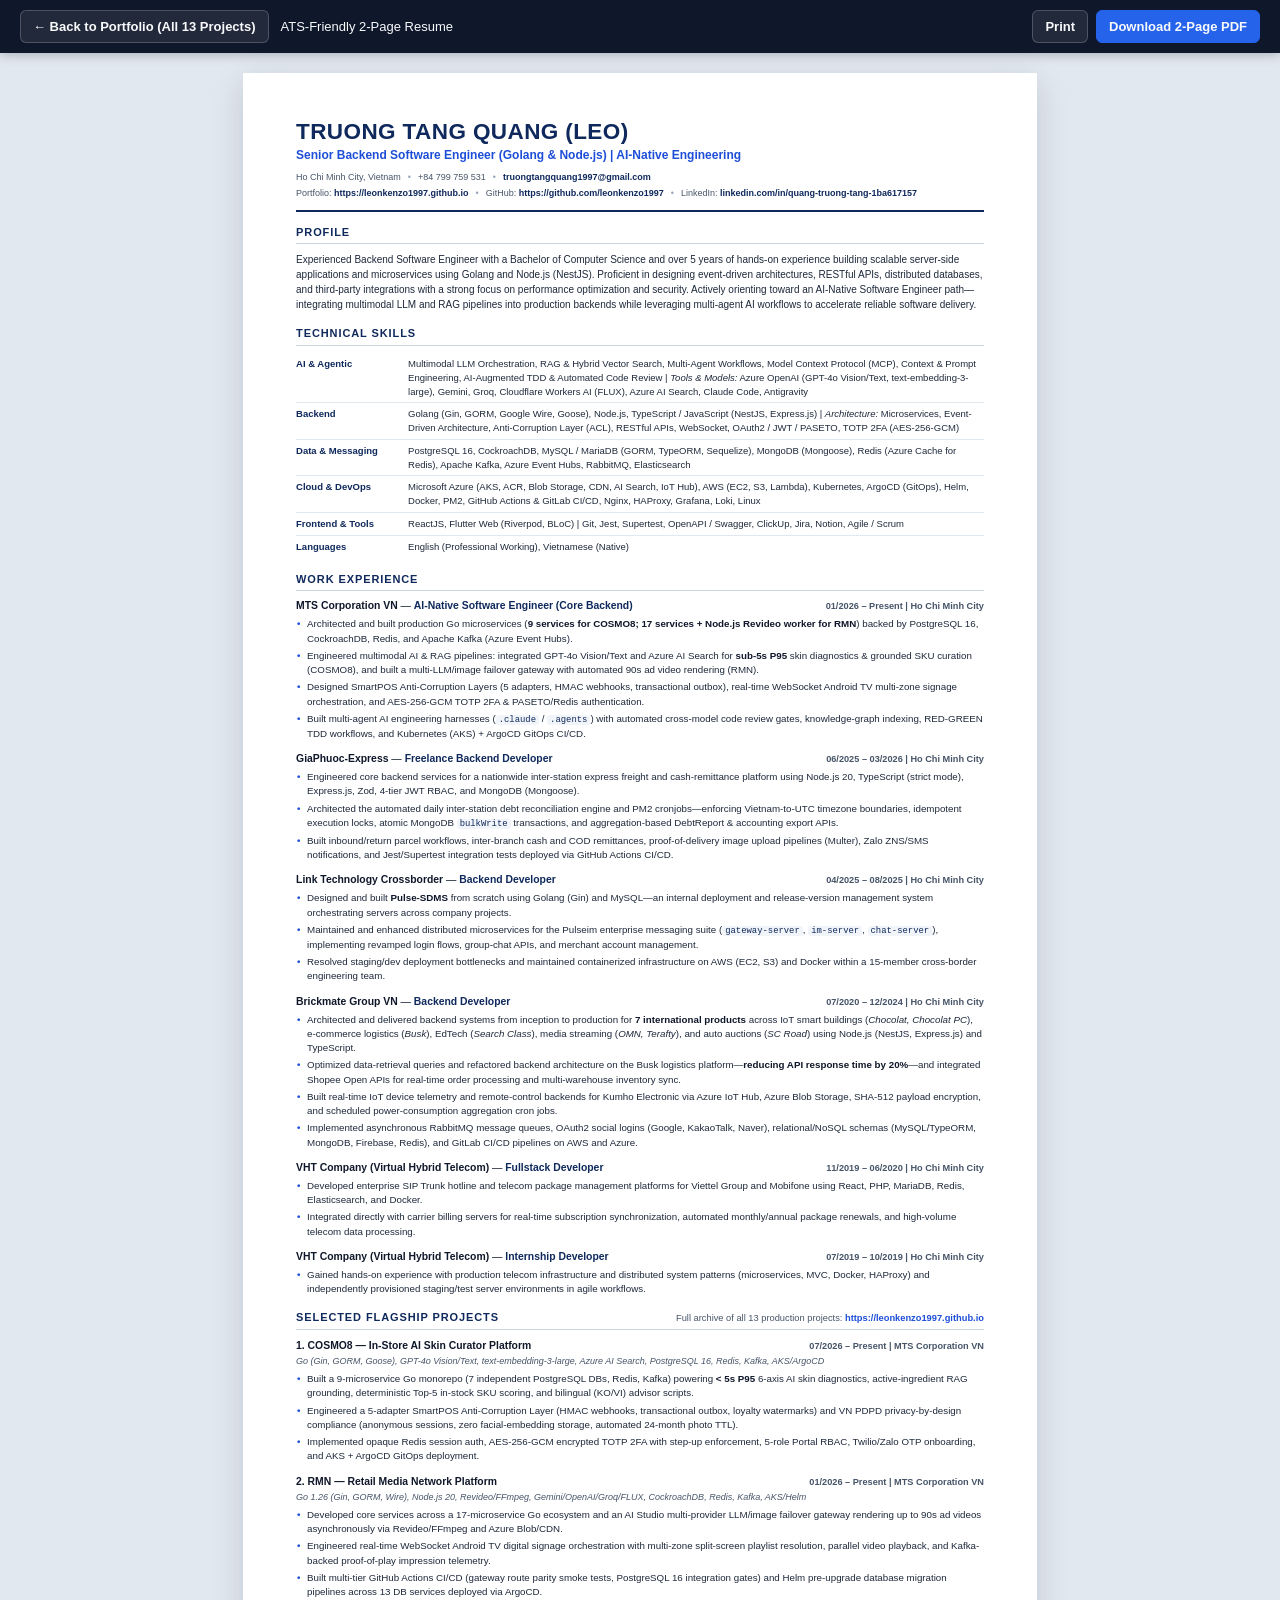
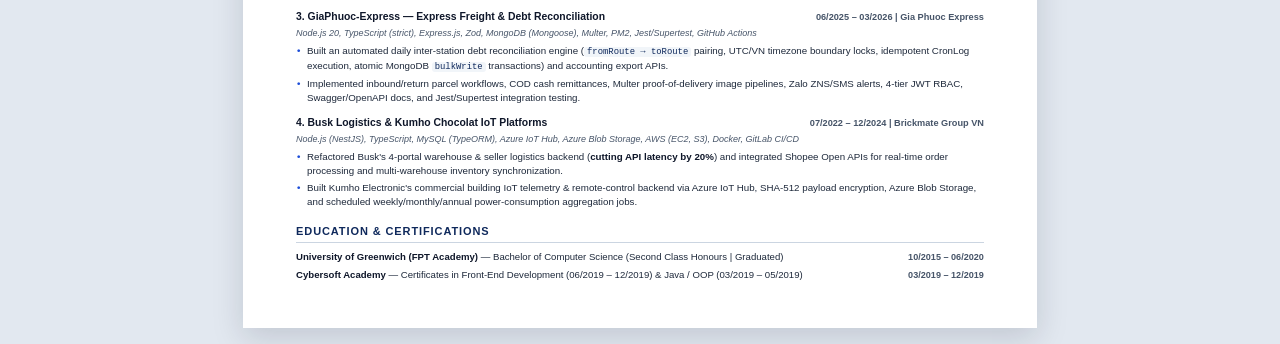
==== cv.html @ bf374a48 "feat: publish engineering portfolio (13 projects) and 2-page ATS-friendly CV" ====
<!DOCTYPE html>
<html lang="en">
<head>
  <meta charset="UTF-8" />
  <meta name="viewport" content="width=device-width, initial-scale=1.0" />
  <title>Truong Tang Quang (Leo) — Senior Backend Software Engineer CV</title>
  <style>
    @page {
      size: A4;
      margin: 12mm 14mm;
    }

    :root {
      --ink: #0f172a;
      --ink-body: #1e293b;
      --muted: #475569;
      --accent: #1d4ed8;
      --accent-dark: #0f295c;
      --border: #cbd5e1;
      --bg-soft: #f8fafc;
    }

    * {
      box-sizing: border-box;
      margin: 0;
      padding: 0;
    }

    html {
      font-size: 10px;
    }

    body {
      font-family: -apple-system, BlinkMacSystemFont, "Helvetica Neue", "Segoe UI", Arial, sans-serif;
      color: var(--ink-body);
      background: #e2e8f0;
      line-height: 1.48;
      -webkit-font-smoothing: antialiased;
    }

    /* Web toolbar (hidden on print/PDF) */
    .toolbar {
      position: sticky;
      top: 0;
      z-index: 20;
      background: #0f172a;
      color: #f8fafc;
      padding: 10px 20px;
      display: flex;
      align-items: center;
      justify-content: space-between;
      gap: 12px;
      font-size: 13px;
      box-shadow: 0 2px 10px rgba(15, 23, 42, 0.25);
    }

    .toolbar-left {
      display: flex;
      align-items: center;
      gap: 12px;
    }

    .toolbar a,
    .toolbar button {
      font-family: inherit;
      font-size: 13px;
      font-weight: 600;
      text-decoration: none;
      border-radius: 6px;
      padding: 6px 12px;
      cursor: pointer;
      border: 1px solid rgba(255, 255, 255, 0.2);
      background: rgba(255, 255, 255, 0.08);
      color: #f8fafc;
      transition: background 0.15s ease;
    }

    .toolbar a:hover,
    .toolbar button:hover {
      background: rgba(255, 255, 255, 0.18);
    }

    .toolbar .btn-primary {
      background: #2563eb;
      border-color: #2563eb;
    }

    .toolbar .btn-primary:hover {
      background: #1d4ed8;
    }

    /* Page canvas for screen preview */
    .cv-sheet {
      max-width: 210mm;
      margin: 20px auto;
      background: #ffffff;
      padding: 12mm 14mm;
      box-shadow: 0 10px 30px rgba(15, 23, 42, 0.15);
    }

    /* Header */
    .cv-header {
      border-bottom: 2px solid var(--accent-dark);
      padding-bottom: 10px;
      margin-bottom: 12px;
    }

    .cv-name {
      font-size: 22.5px;
      font-weight: 800;
      letter-spacing: 0.4px;
      color: var(--accent-dark);
      line-height: 1.15;
    }

    .cv-headline {
      font-size: 12px;
      font-weight: 700;
      color: var(--accent);
      margin-top: 3px;
      margin-bottom: 6px;
    }

    .cv-contact-row {
      font-size: 9px;
      color: var(--muted);
      display: flex;
      flex-wrap: wrap;
      align-items: center;
      gap: 3px 7px;
      line-height: 1.48;
    }

    .cv-contact-row + .cv-contact-row {
      margin-top: 2px;
    }

    .cv-contact-item {
      white-space: nowrap;
    }

    .cv-contact-sep {
      color: #94a3b8;
    }

    .cv-contact-row a {
      color: var(--accent-dark);
      text-decoration: none;
      font-weight: 600;
    }

    .cv-contact-row a:hover {
      text-decoration: underline;
    }

    /* Section Headings */
    .section {
      margin-bottom: 13px;
    }

    .section:last-child {
      margin-bottom: 0;
    }

    .section-title {
      font-size: 11px;
      font-weight: 800;
      text-transform: uppercase;
      letter-spacing: 0.9px;
      color: var(--accent-dark);
      border-bottom: 1.2px solid var(--border);
      padding-bottom: 3px;
      margin-bottom: 7.5px;
      break-after: avoid;
      page-break-after: avoid;
    }

    .section-title-row {
      display: flex;
      justify-content: space-between;
      align-items: baseline;
      border-bottom: 1.2px solid var(--border);
      padding-bottom: 3px;
      margin-bottom: 7.5px;
      break-after: avoid;
      page-break-after: avoid;
    }

    .section-title-row .section-title {
      border-bottom: none;
      padding-bottom: 0;
      margin-bottom: 0;
    }

    .portfolio-cta {
      font-size: 9.3px;
      color: var(--muted);
      font-weight: 500;
    }

    .portfolio-cta a {
      color: var(--accent);
      font-weight: 700;
      text-decoration: none;
    }

    /* Profile */
    .profile-text {
      font-size: 10px;
      line-height: 1.52;
      color: var(--ink-body);
      text-align: left;
    }

    /* Skills Table */
    .skills-grid {
      width: 100%;
      border-collapse: collapse;
      font-size: 9.5px;
      line-height: 1.45;
    }

    .skills-grid tr {
      border-bottom: 0.6px solid #e2e8f0;
      break-inside: avoid;
    }

    .skills-grid tr:last-child {
      border-bottom: none;
    }

    .skills-grid td {
      padding: 4px 0;
      vertical-align: top;
    }

    .skills-cat {
      width: 112px;
      font-weight: 700;
      color: var(--accent-dark);
      padding-right: 10px;
      white-space: nowrap;
    }

    /* Experience & Projects */
    .entry {
      margin-bottom: 10px;
      break-inside: avoid;
      page-break-inside: avoid;
    }

    .entry:last-child {
      margin-bottom: 0;
    }

    .entry-header {
      display: flex;
      justify-content: space-between;
      align-items: baseline;
      gap: 10px;
    }

    .entry-title-group {
      font-size: 10.4px;
      color: var(--ink);
    }

    .entry-org {
      font-weight: 800;
      color: var(--ink);
    }

    .entry-role {
      font-weight: 600;
      color: var(--accent-dark);
    }

    .entry-meta {
      font-size: 9.2px;
      font-weight: 600;
      color: var(--muted);
      white-space: nowrap;
      text-align: right;
    }

    .entry-submeta {
      font-size: 9px;
      color: var(--muted);
      margin-top: 2px;
      margin-bottom: 3px;
      font-style: italic;
    }

    .bullets {
      list-style: none;
      margin-top: 3.5px;
      padding-left: 0;
    }

    .bullets li {
      position: relative;
      padding-left: 11px;
      font-size: 9.75px;
      line-height: 1.46;
      margin-bottom: 3px;
      color: var(--ink-body);
    }

    .bullets li::before {
      content: "•";
      position: absolute;
      left: 1px;
      top: 0;
      color: var(--accent);
      font-weight: 700;
    }

    .bullets li:last-child {
      margin-bottom: 0;
    }

    .bullets strong {
      color: var(--ink);
      font-weight: 700;
    }

    .bullets code {
      font-family: ui-monospace, SFMono-Regular, Menlo, Monaco, Consolas, monospace;
      font-size: 8.9px;
      background: #f1f5f9;
      padding: 0 3px;
      border-radius: 3px;
      color: var(--accent-dark);
    }

    /* Education */
    .edu-row {
      display: flex;
      justify-content: space-between;
      align-items: baseline;
      font-size: 9.6px;
      margin-bottom: 3.5px;
      break-inside: avoid;
    }

    .edu-row:last-child {
      margin-bottom: 0;
    }

    .edu-school {
      font-weight: 700;
      color: var(--ink);
    }

    .edu-detail {
      color: var(--ink-body);
    }

    .edu-date {
      font-size: 9.1px;
      font-weight: 600;
      color: var(--muted);
      white-space: nowrap;
      margin-left: 10px;
    }

    @media print {
      body {
        background: #ffffff;
      }

      .toolbar {
        display: none !important;
      }

      .cv-sheet {
        max-width: none;
        width: 100%;
        margin: 0;
        padding: 0;
        box-shadow: none;
      }

      a {
        color: var(--accent-dark);
        text-decoration: none;
      }
    }
  </style>
</head>
<body>
  <div class="toolbar no-print">
    <div class="toolbar-left">
      <a href="./index.html">&larr; Back to Portfolio (All 13 Projects)</a>
      <span>ATS-Friendly 2-Page Resume</span>
    </div>
    <div style="display: flex; gap: 8px;">
      <button type="button" onclick="window.print()">Print</button>
      <a class="btn-primary" href="./Truong-Tang-Quang-CV.pdf" download="Truong-Tang-Quang-CV.pdf">Download 2-Page PDF</a>
    </div>
  </div>

  <main class="cv-sheet">
    <!-- HEADER -->
    <header class="cv-header">
      <h1 class="cv-name">TRUONG TANG QUANG (LEO)</h1>
      <div class="cv-headline">Senior Backend Software Engineer (Golang &amp; Node.js) | AI-Native Engineering</div>
      <div class="cv-contact-row">
        <span class="cv-contact-item">Ho Chi Minh City, Vietnam</span>
        <span class="cv-contact-sep">&bull;</span>
        <span class="cv-contact-item">+84 799 759 531</span>
        <span class="cv-contact-sep">&bull;</span>
        <span class="cv-contact-item"><a href="mailto:truongtangquang1997@gmail.com">truongtangquang1997@gmail.com</a></span>
      </div>
      <div class="cv-contact-row">
        <span class="cv-contact-item">Portfolio: <a href="https://leonkenzo1997.github.io" target="_blank" rel="noopener">https://leonkenzo1997.github.io</a></span>
        <span class="cv-contact-sep">&bull;</span>
        <span class="cv-contact-item">GitHub: <a href="https://github.com/leonkenzo1997" target="_blank" rel="noopener">https://github.com/leonkenzo1997</a></span>
        <span class="cv-contact-sep">&bull;</span>
        <span class="cv-contact-item">LinkedIn: <a href="https://www.linkedin.com/in/quang-truong-tang-1ba617157/" target="_blank" rel="noopener">linkedin.com/in/quang-truong-tang-1ba617157</a></span>
      </div>
    </header>

    <!-- PROFILE -->
    <section class="section">
      <h2 class="section-title">Profile</h2>
      <p class="profile-text">
        Experienced Backend Software Engineer with a Bachelor of Computer Science and over 5 years of hands-on experience building scalable server-side applications and microservices using Golang and Node.js (NestJS). Proficient in designing event-driven architectures, RESTful APIs, distributed databases, and third-party integrations with a strong focus on performance optimization and security. Actively orienting toward an AI-Native Software Engineer path—integrating multimodal LLM and RAG pipelines into production backends while leveraging multi-agent AI workflows to accelerate reliable software delivery.
      </p>
    </section>

    <!-- TECHNICAL SKILLS -->
    <section class="section">
      <h2 class="section-title">Technical Skills</h2>
      <table class="skills-grid">
        <tr>
          <td class="skills-cat">AI &amp; Agentic</td>
          <td>Multimodal LLM Orchestration, RAG &amp; Hybrid Vector Search, Multi-Agent Workflows, Model Context Protocol (MCP), Context &amp; Prompt Engineering, AI-Augmented TDD &amp; Automated Code Review | <em>Tools &amp; Models:</em> Azure OpenAI (GPT-4o Vision/Text, text-embedding-3-large), Gemini, Groq, Cloudflare Workers AI (FLUX), Azure AI Search, Claude Code, Antigravity</td>
        </tr>
        <tr>
          <td class="skills-cat">Backend</td>
          <td>Golang (Gin, GORM, Google Wire, Goose), Node.js, TypeScript / JavaScript (NestJS, Express.js) | <em>Architecture:</em> Microservices, Event-Driven Architecture, Anti-Corruption Layer (ACL), RESTful APIs, WebSocket, OAuth2 / JWT / PASETO, TOTP 2FA (AES-256-GCM)</td>
        </tr>
        <tr>
          <td class="skills-cat">Data &amp; Messaging</td>
          <td>PostgreSQL 16, CockroachDB, MySQL / MariaDB (GORM, TypeORM, Sequelize), MongoDB (Mongoose), Redis (Azure Cache for Redis), Apache Kafka, Azure Event Hubs, RabbitMQ, Elasticsearch</td>
        </tr>
        <tr>
          <td class="skills-cat">Cloud &amp; DevOps</td>
          <td>Microsoft Azure (AKS, ACR, Blob Storage, CDN, AI Search, IoT Hub), AWS (EC2, S3, Lambda), Kubernetes, ArgoCD (GitOps), Helm, Docker, PM2, GitHub Actions &amp; GitLab CI/CD, Nginx, HAProxy, Grafana, Loki, Linux</td>
        </tr>
        <tr>
          <td class="skills-cat">Frontend &amp; Tools</td>
          <td>ReactJS, Flutter Web (Riverpod, BLoC) | Git, Jest, Supertest, OpenAPI / Swagger, ClickUp, Jira, Notion, Agile / Scrum</td>
        </tr>
        <tr>
          <td class="skills-cat">Languages</td>
          <td>English (Professional Working), Vietnamese (Native)</td>
        </tr>
      </table>
    </section>

    <!-- WORK EXPERIENCE -->
    <section class="section">
      <h2 class="section-title">Work Experience</h2>

      <article class="entry">
        <div class="entry-header">
          <div class="entry-title-group">
            <span class="entry-org">MTS Corporation VN</span> — <span class="entry-role">AI-Native Software Engineer (Core Backend)</span>
          </div>
          <div class="entry-meta">01/2026 – Present | Ho Chi Minh City</div>
        </div>
        <ul class="bullets">
          <li>Architected and built production Go microservices (<strong>9 services for COSMO8; 17 services + Node.js Revideo worker for RMN</strong>) backed by PostgreSQL 16, CockroachDB, Redis, and Apache Kafka (Azure Event Hubs).</li>
          <li>Engineered multimodal AI &amp; RAG pipelines: integrated GPT-4o Vision/Text and Azure AI Search for <strong>sub-5s P95</strong> skin diagnostics &amp; grounded SKU curation (COSMO8), and built a multi-LLM/image failover gateway with automated 90s ad video rendering (RMN).</li>
          <li>Designed SmartPOS Anti-Corruption Layers (5 adapters, HMAC webhooks, transactional outbox), real-time WebSocket Android TV multi-zone signage orchestration, and AES-256-GCM TOTP 2FA &amp; PASETO/Redis authentication.</li>
          <li>Built multi-agent AI engineering harnesses (<code>.claude</code> / <code>.agents</code>) with automated cross-model code review gates, knowledge-graph indexing, RED-GREEN TDD workflows, and Kubernetes (AKS) + ArgoCD GitOps CI/CD.</li>
        </ul>
      </article>

      <article class="entry">
        <div class="entry-header">
          <div class="entry-title-group">
            <span class="entry-org">GiaPhuoc-Express</span> — <span class="entry-role">Freelance Backend Developer</span>
          </div>
          <div class="entry-meta">06/2025 – 03/2026 | Ho Chi Minh City</div>
        </div>
        <ul class="bullets">
          <li>Engineered core backend services for a nationwide inter-station express freight and cash-remittance platform using Node.js 20, TypeScript (strict mode), Express.js, Zod, 4-tier JWT RBAC, and MongoDB (Mongoose).</li>
          <li>Architected the automated daily inter-station debt reconciliation engine and PM2 cronjobs—enforcing Vietnam-to-UTC timezone boundaries, idempotent execution locks, atomic MongoDB <code>bulkWrite</code> transactions, and aggregation-based DebtReport &amp; accounting export APIs.</li>
          <li>Built inbound/return parcel workflows, inter-branch cash and COD remittances, proof-of-delivery image upload pipelines (Multer), Zalo ZNS/SMS notifications, and Jest/Supertest integration tests deployed via GitHub Actions CI/CD.</li>
        </ul>
      </article>

      <article class="entry">
        <div class="entry-header">
          <div class="entry-title-group">
            <span class="entry-org">Link Technology Crossborder</span> — <span class="entry-role">Backend Developer</span>
          </div>
          <div class="entry-meta">04/2025 – 08/2025 | Ho Chi Minh City</div>
        </div>
        <ul class="bullets">
          <li>Designed and built <strong>Pulse-SDMS</strong> from scratch using Golang (Gin) and MySQL—an internal deployment and release-version management system orchestrating servers across company projects.</li>
          <li>Maintained and enhanced distributed microservices for the Pulseim enterprise messaging suite (<code>gateway-server</code>, <code>im-server</code>, <code>chat-server</code>), implementing revamped login flows, group-chat APIs, and merchant account management.</li>
          <li>Resolved staging/dev deployment bottlenecks and maintained containerized infrastructure on AWS (EC2, S3) and Docker within a 15-member cross-border engineering team.</li>
        </ul>
      </article>

      <article class="entry">
        <div class="entry-header">
          <div class="entry-title-group">
            <span class="entry-org">Brickmate Group VN</span> — <span class="entry-role">Backend Developer</span>
          </div>
          <div class="entry-meta">07/2020 – 12/2024 | Ho Chi Minh City</div>
        </div>
        <ul class="bullets">
          <li>Architected and delivered backend systems from inception to production for <strong>7 international products</strong> across IoT smart buildings (<em>Chocolat, Chocolat PC</em>), e-commerce logistics (<em>Busk</em>), EdTech (<em>Search Class</em>), media streaming (<em>OMN, Terafty</em>), and auto auctions (<em>SC Road</em>) using Node.js (NestJS, Express.js) and TypeScript.</li>
          <li>Optimized data-retrieval queries and refactored backend architecture on the Busk logistics platform—<strong>reducing API response time by 20%</strong>—and integrated Shopee Open APIs for real-time order processing and multi-warehouse inventory sync.</li>
          <li>Built real-time IoT device telemetry and remote-control backends for Kumho Electronic via Azure IoT Hub, Azure Blob Storage, SHA-512 payload encryption, and scheduled power-consumption aggregation cron jobs.</li>
          <li>Implemented asynchronous RabbitMQ message queues, OAuth2 social logins (Google, KakaoTalk, Naver), relational/NoSQL schemas (MySQL/TypeORM, MongoDB, Firebase, Redis), and GitLab CI/CD pipelines on AWS and Azure.</li>
        </ul>
      </article>

      <article class="entry">
        <div class="entry-header">
          <div class="entry-title-group">
            <span class="entry-org">VHT Company (Virtual Hybrid Telecom)</span> — <span class="entry-role">Fullstack Developer</span>
          </div>
          <div class="entry-meta">11/2019 – 06/2020 | Ho Chi Minh City</div>
        </div>
        <ul class="bullets">
          <li>Developed enterprise SIP Trunk hotline and telecom package management platforms for Viettel Group and Mobifone using React, PHP, MariaDB, Redis, Elasticsearch, and Docker.</li>
          <li>Integrated directly with carrier billing servers for real-time subscription synchronization, automated monthly/annual package renewals, and high-volume telecom data processing.</li>
        </ul>
      </article>

      <article class="entry">
        <div class="entry-header">
          <div class="entry-title-group">
            <span class="entry-org">VHT Company (Virtual Hybrid Telecom)</span> — <span class="entry-role">Internship Developer</span>
          </div>
          <div class="entry-meta">07/2019 – 10/2019 | Ho Chi Minh City</div>
        </div>
        <ul class="bullets">
          <li>Gained hands-on experience with production telecom infrastructure and distributed system patterns (microservices, MVC, Docker, HAProxy) and independently provisioned staging/test server environments in agile workflows.</li>
        </ul>
      </article>
    </section>

    <!-- SELECTED FLAGSHIP PROJECTS -->
    <section class="section">
      <div class="section-title-row">
        <h2 class="section-title">Selected Flagship Projects</h2>
        <div class="portfolio-cta">
          Full archive of all 13 production projects:
          <a href="https://leonkenzo1997.github.io" target="_blank" rel="noopener">https://leonkenzo1997.github.io</a>
        </div>
      </div>

      <article class="entry">
        <div class="entry-header">
          <div class="entry-title-group">
            <span class="entry-org">1. COSMO8 — In-Store AI Skin Curator Platform</span>
          </div>
          <div class="entry-meta">07/2026 – Present | MTS Corporation VN</div>
        </div>
        <div class="entry-submeta">Go (Gin, GORM, Goose), GPT-4o Vision/Text, text-embedding-3-large, Azure AI Search, PostgreSQL 16, Redis, Kafka, AKS/ArgoCD</div>
        <ul class="bullets">
          <li>Built a 9-microservice Go monorepo (7 independent PostgreSQL DBs, Redis, Kafka) powering <strong>&lt; 5s P95</strong> 6-axis AI skin diagnostics, active-ingredient RAG grounding, deterministic Top-5 in-stock SKU scoring, and bilingual (KO/VI) advisor scripts.</li>
          <li>Engineered a 5-adapter SmartPOS Anti-Corruption Layer (HMAC webhooks, transactional outbox, loyalty watermarks) and VN PDPD privacy-by-design compliance (anonymous sessions, zero facial-embedding storage, automated 24-month photo TTL).</li>
          <li>Implemented opaque Redis session auth, AES-256-GCM encrypted TOTP 2FA with step-up enforcement, 5-role Portal RBAC, Twilio/Zalo OTP onboarding, and AKS + ArgoCD GitOps deployment.</li>
        </ul>
      </article>

      <article class="entry">
        <div class="entry-header">
          <div class="entry-title-group">
            <span class="entry-org">2. RMN — Retail Media Network Platform</span>
          </div>
          <div class="entry-meta">01/2026 – Present | MTS Corporation VN</div>
        </div>
        <div class="entry-submeta">Go 1.26 (Gin, GORM, Wire), Node.js 20, Revideo/FFmpeg, Gemini/OpenAI/Groq/FLUX, CockroachDB, Redis, Kafka, AKS/Helm</div>
        <ul class="bullets">
          <li>Developed core services across a 17-microservice Go ecosystem and an AI Studio multi-provider LLM/image failover gateway rendering up to 90s ad videos asynchronously via Revideo/FFmpeg and Azure Blob/CDN.</li>
          <li>Engineered real-time WebSocket Android TV digital signage orchestration with multi-zone split-screen playlist resolution, parallel video playback, and Kafka-backed proof-of-play impression telemetry.</li>
          <li>Built multi-tier GitHub Actions CI/CD (gateway route parity smoke tests, PostgreSQL 16 integration gates) and Helm pre-upgrade database migration pipelines across 13 DB services deployed via ArgoCD.</li>
        </ul>
      </article>

      <article class="entry">
        <div class="entry-header">
          <div class="entry-title-group">
            <span class="entry-org">3. GiaPhuoc-Express — Express Freight &amp; Debt Reconciliation</span>
          </div>
          <div class="entry-meta">06/2025 – 03/2026 | Gia Phuoc Express</div>
        </div>
        <div class="entry-submeta">Node.js 20, TypeScript (strict), Express.js, Zod, MongoDB (Mongoose), Multer, PM2, Jest/Supertest, GitHub Actions</div>
        <ul class="bullets">
          <li>Built an automated daily inter-station debt reconciliation engine (<code>fromRoute → toRoute</code> pairing, UTC/VN timezone boundary locks, idempotent CronLog execution, atomic MongoDB <code>bulkWrite</code> transactions) and accounting export APIs.</li>
          <li>Implemented inbound/return parcel workflows, COD cash remittances, Multer proof-of-delivery image pipelines, Zalo ZNS/SMS alerts, 4-tier JWT RBAC, Swagger/OpenAPI docs, and Jest/Supertest integration testing.</li>
        </ul>
      </article>

      <article class="entry">
        <div class="entry-header">
          <div class="entry-title-group">
            <span class="entry-org">4. Busk Logistics &amp; Kumho Chocolat IoT Platforms</span>
          </div>
          <div class="entry-meta">07/2022 – 12/2024 | Brickmate Group VN</div>
        </div>
        <div class="entry-submeta">Node.js (NestJS), TypeScript, MySQL (TypeORM), Azure IoT Hub, Azure Blob Storage, AWS (EC2, S3), Docker, GitLab CI/CD</div>
        <ul class="bullets">
          <li>Refactored Busk's 4-portal warehouse &amp; seller logistics backend (<strong>cutting API latency by 20%</strong>) and integrated Shopee Open APIs for real-time order processing and multi-warehouse inventory synchronization.</li>
          <li>Built Kumho Electronic's commercial building IoT telemetry &amp; remote-control backend via Azure IoT Hub, SHA-512 payload encryption, Azure Blob Storage, and scheduled weekly/monthly/annual power-consumption aggregation jobs.</li>
        </ul>
      </article>
    </section>

    <!-- EDUCATION (AT THE BOTTOM) -->
    <section class="section">
      <h2 class="section-title">Education &amp; Certifications</h2>
      <div class="edu-row">
        <div>
          <span class="edu-school">University of Greenwich (FPT Academy)</span> — <span class="edu-detail">Bachelor of Computer Science (Second Class Honours | Graduated)</span>
        </div>
        <div class="edu-date">10/2015 – 06/2020</div>
      </div>
      <div class="edu-row">
        <div>
          <span class="edu-school">Cybersoft Academy</span> — <span class="edu-detail">Certificates in Front-End Development (06/2019 – 12/2019) &amp; Java / OOP (03/2019 – 05/2019)</span>
        </div>
        <div class="edu-date">03/2019 – 12/2019</div>
      </div>
    </section>
  </main>
</body>
</html>
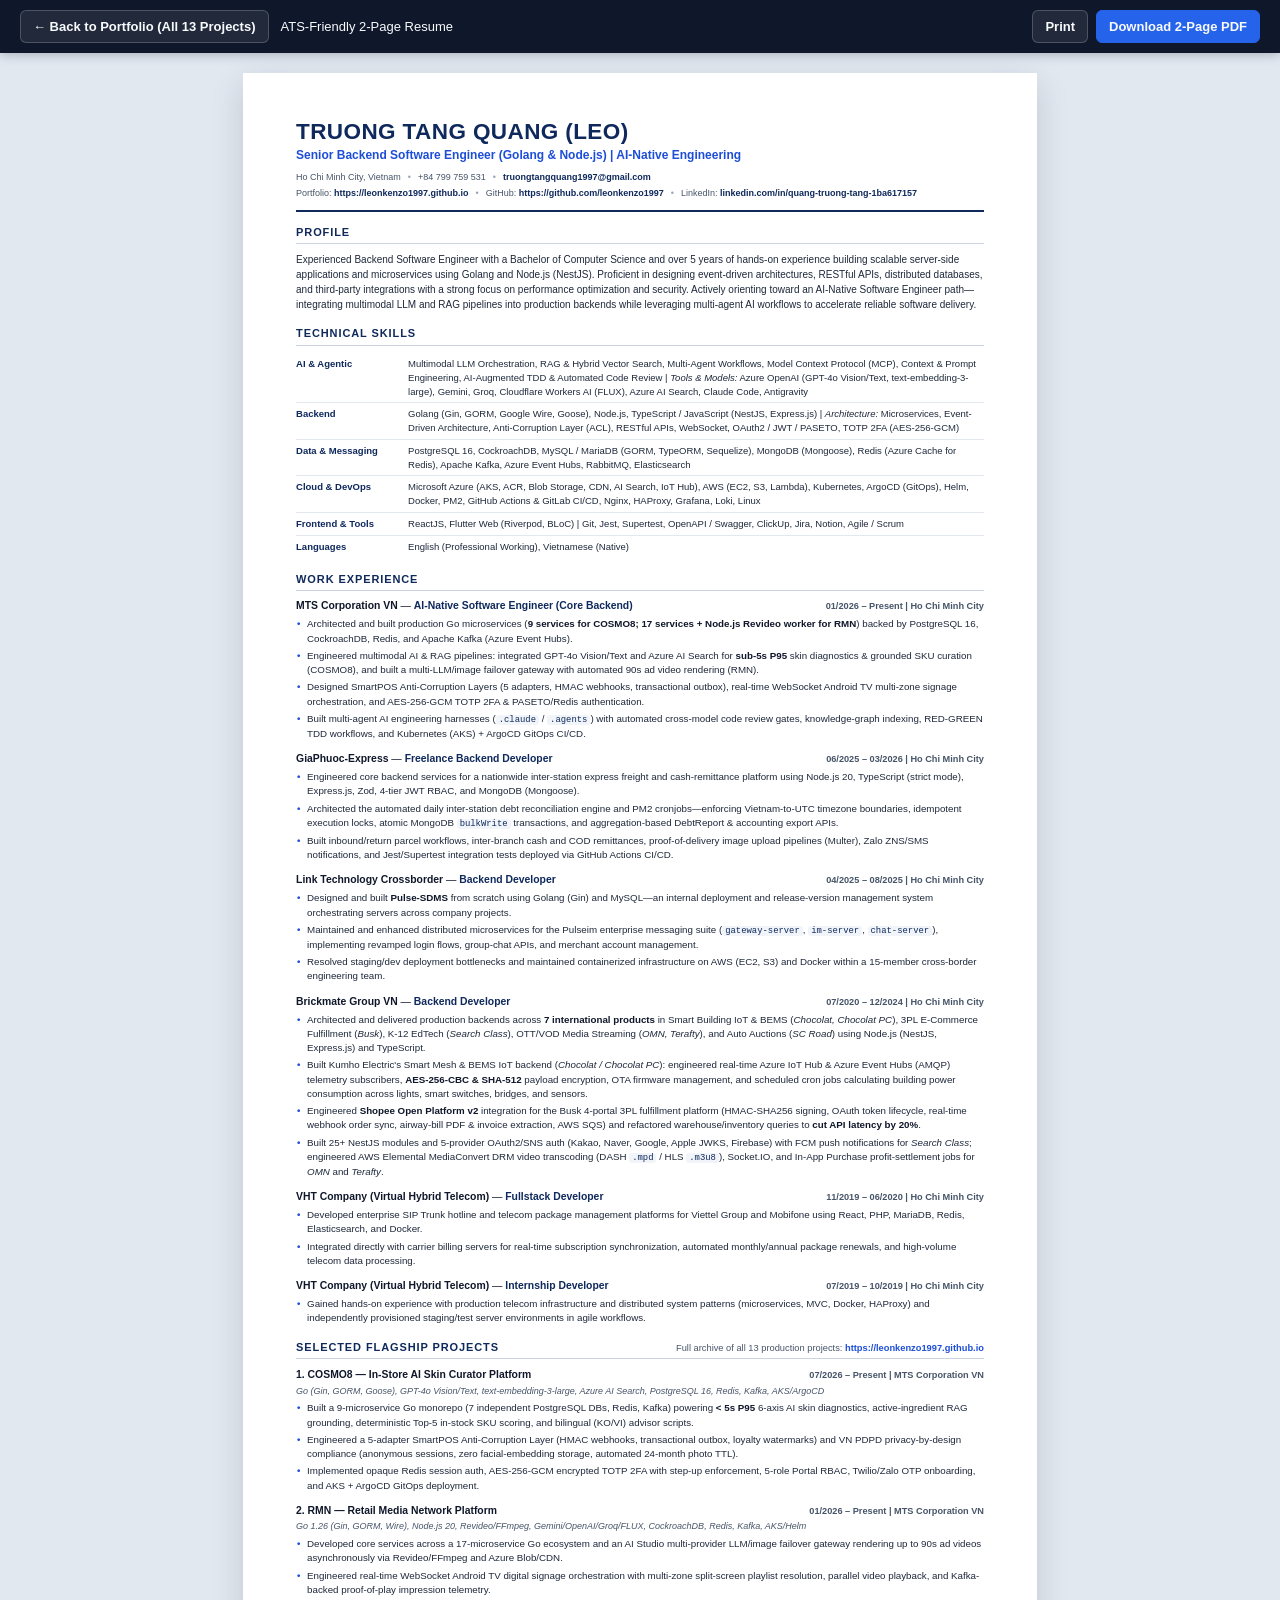
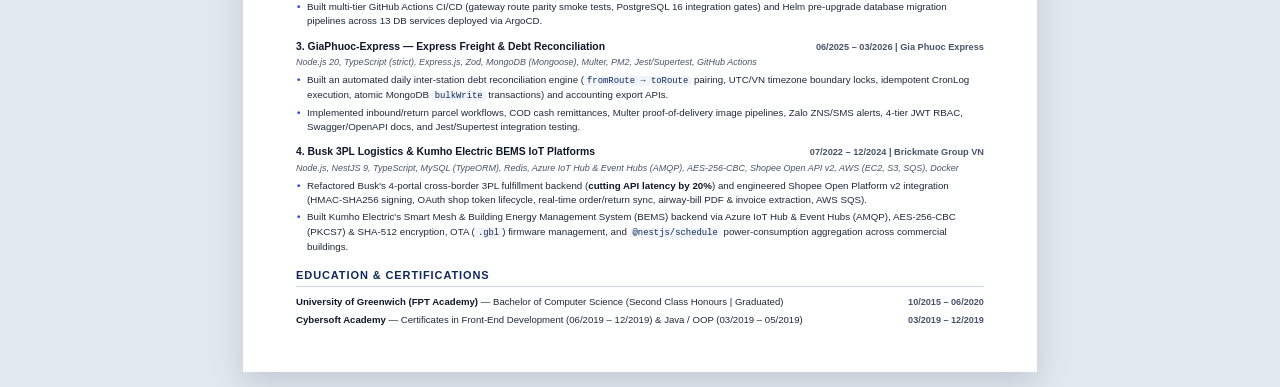
==== commit f78d46b7: "chore: update Brickmate Group VN projects & work experience from verified codebases" ====
--- a/cv.html
+++ b/cv.html
@@ -515,10 +515,10 @@
           <div class="entry-meta">07/2020 – 12/2024 | Ho Chi Minh City</div>
         </div>
         <ul class="bullets">
-          <li>Architected and delivered backend systems from inception to production for <strong>7 international products</strong> across IoT smart buildings (<em>Chocolat, Chocolat PC</em>), e-commerce logistics (<em>Busk</em>), EdTech (<em>Search Class</em>), media streaming (<em>OMN, Terafty</em>), and auto auctions (<em>SC Road</em>) using Node.js (NestJS, Express.js) and TypeScript.</li>
-          <li>Optimized data-retrieval queries and refactored backend architecture on the Busk logistics platform—<strong>reducing API response time by 20%</strong>—and integrated Shopee Open APIs for real-time order processing and multi-warehouse inventory sync.</li>
-          <li>Built real-time IoT device telemetry and remote-control backends for Kumho Electronic via Azure IoT Hub, Azure Blob Storage, SHA-512 payload encryption, and scheduled power-consumption aggregation cron jobs.</li>
-          <li>Implemented asynchronous RabbitMQ message queues, OAuth2 social logins (Google, KakaoTalk, Naver), relational/NoSQL schemas (MySQL/TypeORM, MongoDB, Firebase, Redis), and GitLab CI/CD pipelines on AWS and Azure.</li>
+          <li>Architected and delivered production backends across <strong>7 international products</strong> in Smart Building IoT &amp; BEMS (<em>Chocolat, Chocolat PC</em>), 3PL E-Commerce Fulfillment (<em>Busk</em>), K-12 EdTech (<em>Search Class</em>), OTT/VOD Media Streaming (<em>OMN, Terafty</em>), and Auto Auctions (<em>SC Road</em>) using Node.js (NestJS, Express.js) and TypeScript.</li>
+          <li>Built Kumho Electric's Smart Mesh &amp; BEMS IoT backend (<em>Chocolat / Chocolat PC</em>): engineered real-time Azure IoT Hub &amp; Azure Event Hubs (AMQP) telemetry subscribers, <strong>AES-256-CBC &amp; SHA-512</strong> payload encryption, OTA firmware management, and scheduled cron jobs calculating building power consumption across lights, smart switches, bridges, and sensors.</li>
+          <li>Engineered <strong>Shopee Open Platform v2</strong> integration for the Busk 4-portal 3PL fulfillment platform (HMAC-SHA256 signing, OAuth token lifecycle, real-time webhook order sync, airway-bill PDF &amp; invoice extraction, AWS SQS) and refactored warehouse/inventory queries to <strong>cut API latency by 20%</strong>.</li>
+          <li>Built 25+ NestJS modules and 5-provider OAuth2/SNS auth (Kakao, Naver, Google, Apple JWKS, Firebase) with FCM push notifications for <em>Search Class</em>; engineered AWS Elemental MediaConvert DRM video transcoding (DASH <code>.mpd</code> / HLS <code>.m3u8</code>), Socket.IO, and In-App Purchase profit-settlement jobs for <em>OMN</em> and <em>Terafty</em>.</li>
         </ul>
       </article>
 
@@ -605,14 +605,14 @@
       <article class="entry">
         <div class="entry-header">
           <div class="entry-title-group">
-            <span class="entry-org">4. Busk Logistics &amp; Kumho Chocolat IoT Platforms</span>
+            <span class="entry-org">4. Busk 3PL Logistics &amp; Kumho Electric BEMS IoT Platforms</span>
           </div>
           <div class="entry-meta">07/2022 – 12/2024 | Brickmate Group VN</div>
         </div>
-        <div class="entry-submeta">Node.js (NestJS), TypeScript, MySQL (TypeORM), Azure IoT Hub, Azure Blob Storage, AWS (EC2, S3), Docker, GitLab CI/CD</div>
-        <ul class="bullets">
-          <li>Refactored Busk's 4-portal warehouse &amp; seller logistics backend (<strong>cutting API latency by 20%</strong>) and integrated Shopee Open APIs for real-time order processing and multi-warehouse inventory synchronization.</li>
-          <li>Built Kumho Electronic's commercial building IoT telemetry &amp; remote-control backend via Azure IoT Hub, SHA-512 payload encryption, Azure Blob Storage, and scheduled weekly/monthly/annual power-consumption aggregation jobs.</li>
+        <div class="entry-submeta">Node.js, NestJS 9, TypeScript, MySQL (TypeORM), Redis, Azure IoT Hub &amp; Event Hubs (AMQP), AES-256-CBC, Shopee Open API v2, AWS (EC2, S3, SQS), Docker</div>
+        <ul class="bullets">
+          <li>Refactored Busk's 4-portal cross-border 3PL fulfillment backend (<strong>cutting API latency by 20%</strong>) and engineered Shopee Open Platform v2 integration (HMAC-SHA256 signing, OAuth shop token lifecycle, real-time order/return sync, airway-bill PDF &amp; invoice extraction, AWS SQS).</li>
+          <li>Built Kumho Electric's Smart Mesh &amp; Building Energy Management System (BEMS) backend via Azure IoT Hub &amp; Event Hubs (AMQP), AES-256-CBC (PKCS7) &amp; SHA-512 encryption, OTA (<code>.gbl</code>) firmware management, and <code>@nestjs/schedule</code> power-consumption aggregation across commercial buildings.</li>
         </ul>
       </article>
     </section>
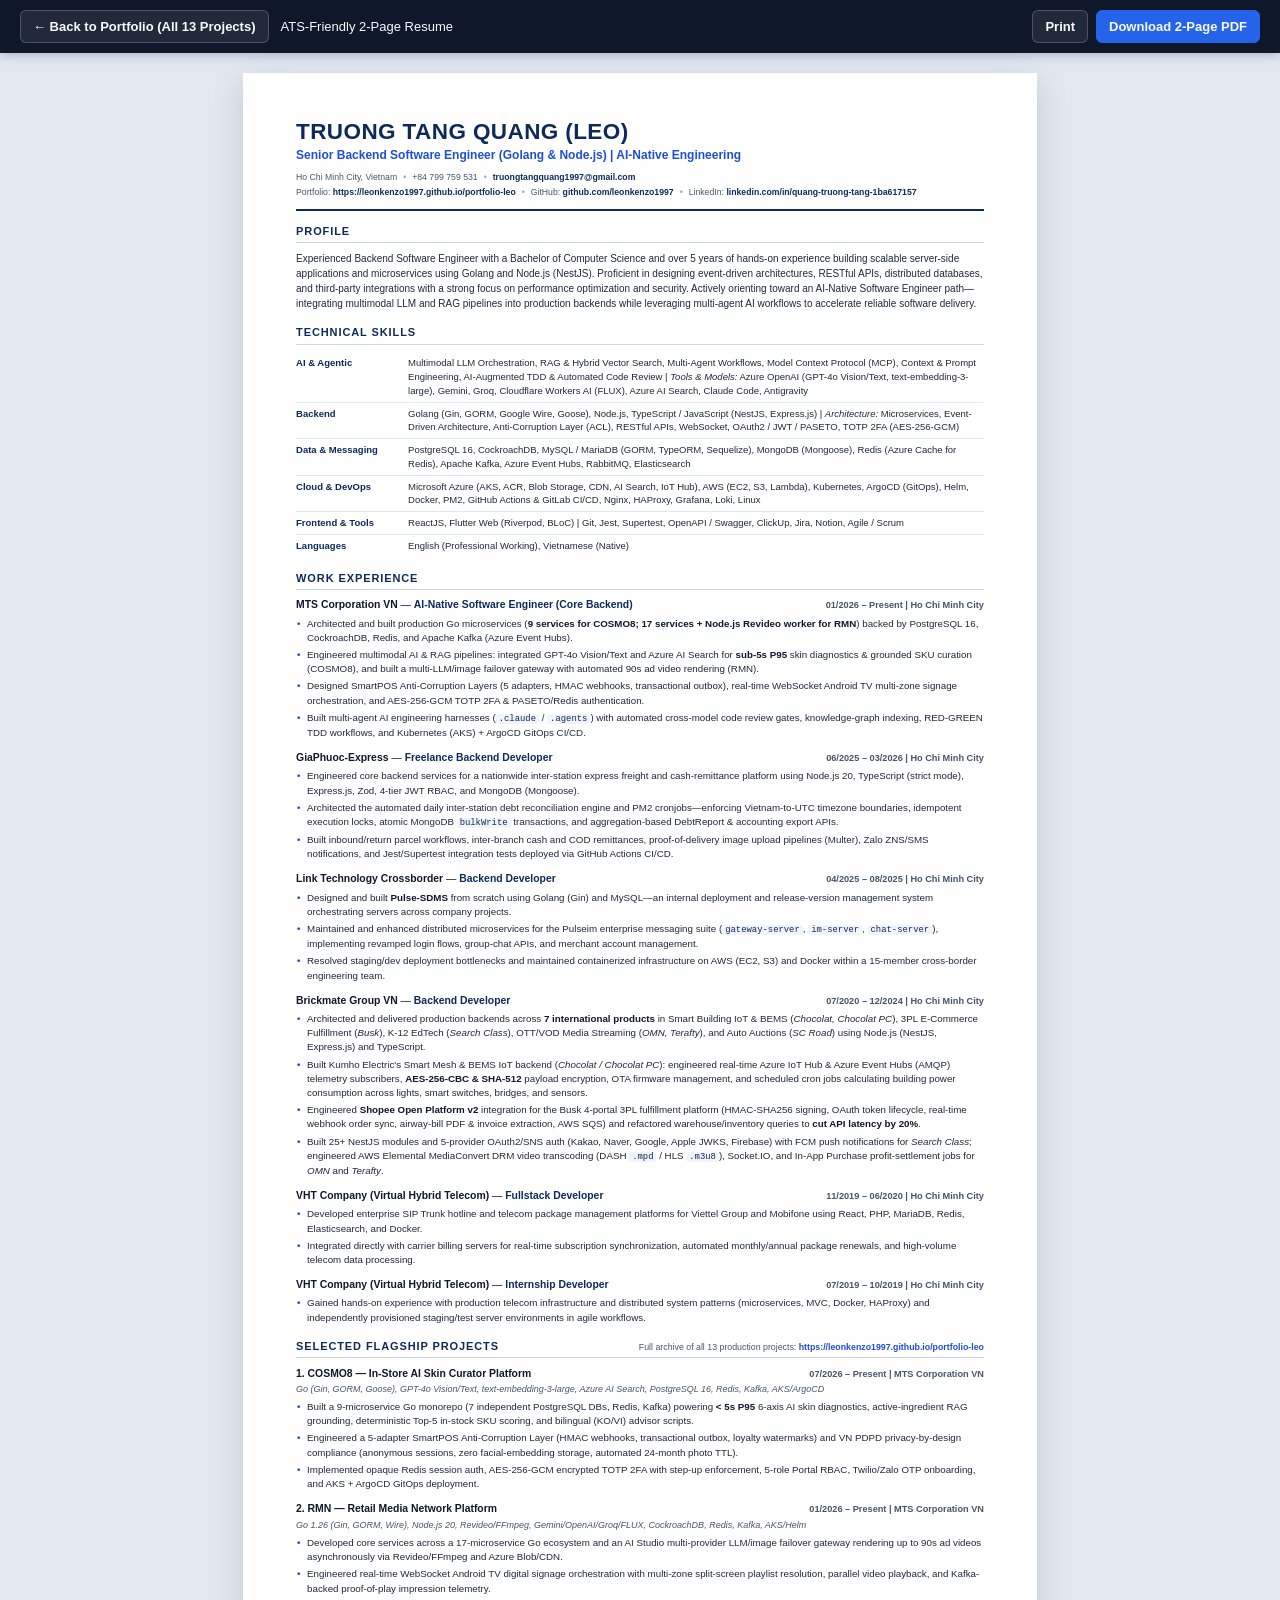
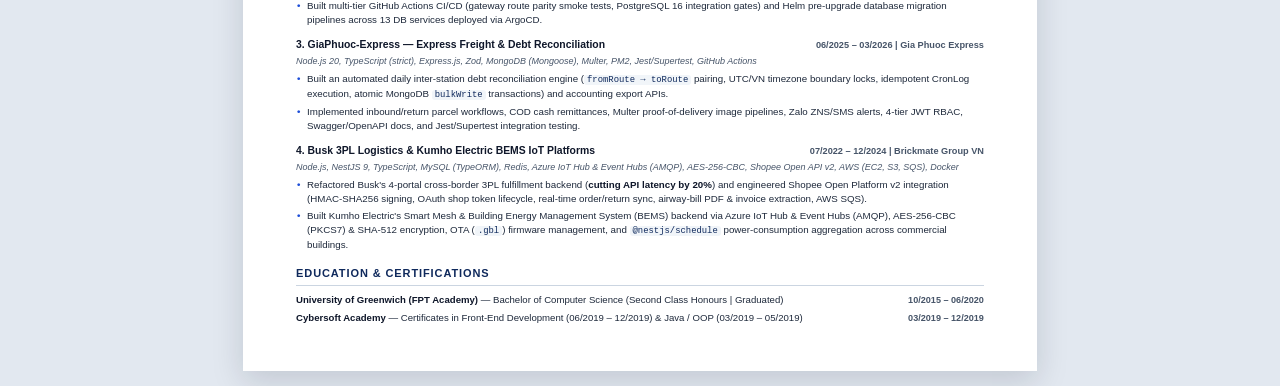
==== commit 318ec52d: "chore: update portfolio URL to https://leonkenzo1997.github.io/portfolio-leo" ====
--- a/cv.html
+++ b/cv.html
@@ -122,12 +122,12 @@
     }
 
     .cv-contact-row {
-      font-size: 9px;
+      font-size: 8.7px;
       color: var(--muted);
       display: flex;
       flex-wrap: wrap;
       align-items: center;
-      gap: 3px 7px;
+      gap: 3px 6px;
       line-height: 1.48;
     }
 
@@ -193,7 +193,7 @@
     }
 
     .portfolio-cta {
-      font-size: 9.3px;
+      font-size: 8.8px;
       color: var(--muted);
       font-weight: 500;
     }
@@ -413,9 +413,9 @@
         <span class="cv-contact-item"><a href="mailto:truongtangquang1997@gmail.com">truongtangquang1997@gmail.com</a></span>
       </div>
       <div class="cv-contact-row">
-        <span class="cv-contact-item">Portfolio: <a href="https://leonkenzo1997.github.io" target="_blank" rel="noopener">https://leonkenzo1997.github.io</a></span>
+        <span class="cv-contact-item">Portfolio: <a href="https://leonkenzo1997.github.io/portfolio-leo" target="_blank" rel="noopener">https://leonkenzo1997.github.io/portfolio-leo</a></span>
         <span class="cv-contact-sep">&bull;</span>
-        <span class="cv-contact-item">GitHub: <a href="https://github.com/leonkenzo1997" target="_blank" rel="noopener">https://github.com/leonkenzo1997</a></span>
+        <span class="cv-contact-item">GitHub: <a href="https://github.com/leonkenzo1997" target="_blank" rel="noopener">github.com/leonkenzo1997</a></span>
         <span class="cv-contact-sep">&bull;</span>
         <span class="cv-contact-item">LinkedIn: <a href="https://www.linkedin.com/in/quang-truong-tang-1ba617157/" target="_blank" rel="noopener">linkedin.com/in/quang-truong-tang-1ba617157</a></span>
       </div>
@@ -554,7 +554,7 @@
         <h2 class="section-title">Selected Flagship Projects</h2>
         <div class="portfolio-cta">
           Full archive of all 13 production projects:
-          <a href="https://leonkenzo1997.github.io" target="_blank" rel="noopener">https://leonkenzo1997.github.io</a>
+          <a href="https://leonkenzo1997.github.io/portfolio-leo" target="_blank" rel="noopener">https://leonkenzo1997.github.io/portfolio-leo</a>
         </div>
       </div>
 
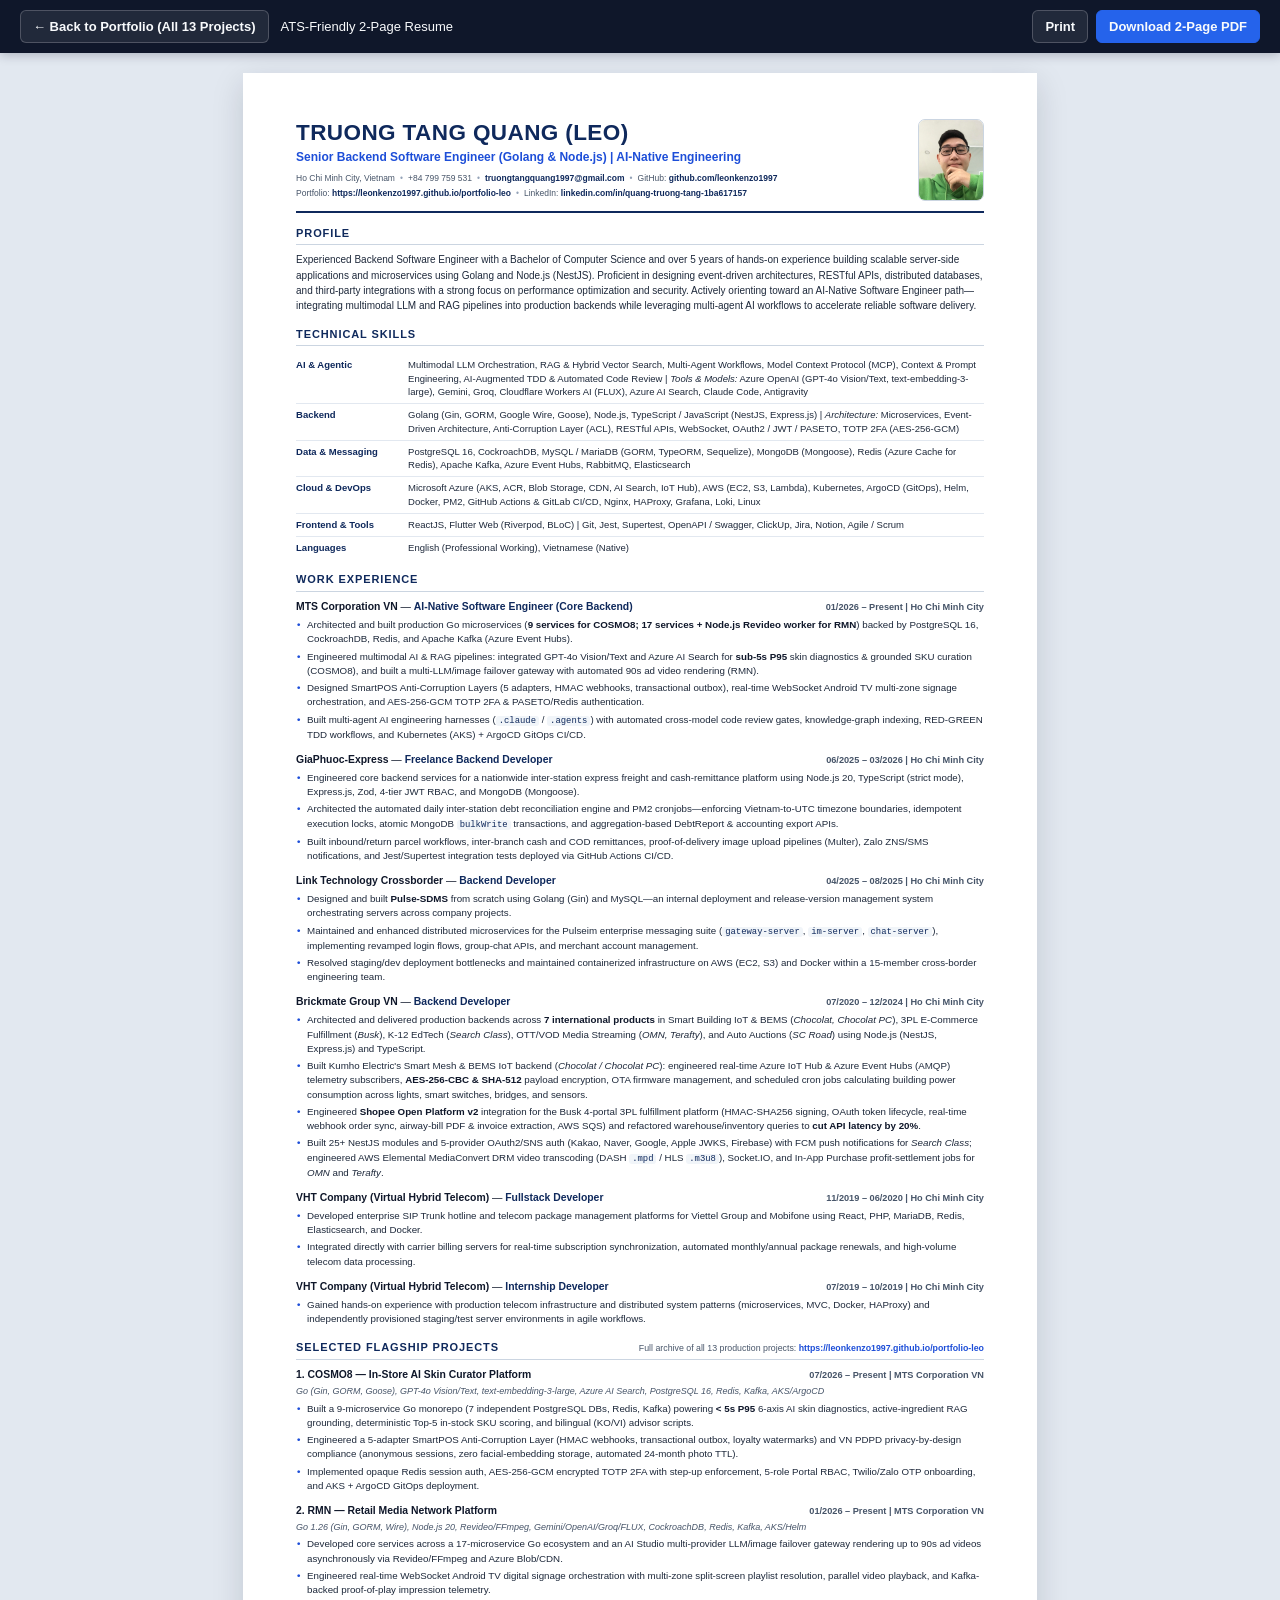
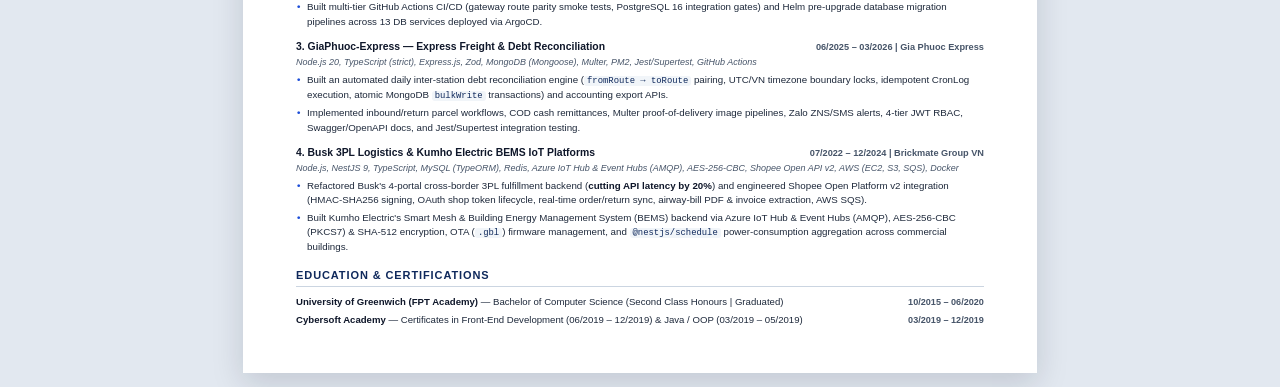
==== commit 727cc868: "feat: add portrait avatar to 2-page CV and portfolio hero" ====
--- a/cv.html
+++ b/cv.html
@@ -103,6 +103,26 @@
       border-bottom: 2px solid var(--accent-dark);
       padding-bottom: 10px;
       margin-bottom: 12px;
+      display: flex;
+      align-items: center;
+      justify-content: space-between;
+      gap: 14px;
+    }
+
+    .cv-header-info {
+      flex: 1;
+      min-width: 0;
+    }
+
+    .cv-avatar {
+      width: 66px;
+      height: 82px;
+      object-fit: cover;
+      object-position: center top;
+      border-radius: 7px;
+      border: 1.5px solid var(--border);
+      flex-shrink: 0;
+      display: block;
     }
 
     .cv-name {
@@ -122,12 +142,12 @@
     }
 
     .cv-contact-row {
-      font-size: 8.7px;
+      font-size: 8.5px;
       color: var(--muted);
       display: flex;
       flex-wrap: wrap;
       align-items: center;
-      gap: 3px 6px;
+      gap: 2px 5px;
       line-height: 1.48;
     }
 
@@ -403,22 +423,25 @@
   <main class="cv-sheet">
     <!-- HEADER -->
     <header class="cv-header">
-      <h1 class="cv-name">TRUONG TANG QUANG (LEO)</h1>
-      <div class="cv-headline">Senior Backend Software Engineer (Golang &amp; Node.js) | AI-Native Engineering</div>
-      <div class="cv-contact-row">
-        <span class="cv-contact-item">Ho Chi Minh City, Vietnam</span>
-        <span class="cv-contact-sep">&bull;</span>
-        <span class="cv-contact-item">+84 799 759 531</span>
-        <span class="cv-contact-sep">&bull;</span>
-        <span class="cv-contact-item"><a href="mailto:truongtangquang1997@gmail.com">truongtangquang1997@gmail.com</a></span>
+      <div class="cv-header-info">
+        <h1 class="cv-name">TRUONG TANG QUANG (LEO)</h1>
+        <div class="cv-headline">Senior Backend Software Engineer (Golang &amp; Node.js) | AI-Native Engineering</div>
+        <div class="cv-contact-row">
+          <span class="cv-contact-item">Ho Chi Minh City, Vietnam</span>
+          <span class="cv-contact-sep">&bull;</span>
+          <span class="cv-contact-item">+84 799 759 531</span>
+          <span class="cv-contact-sep">&bull;</span>
+          <span class="cv-contact-item"><a href="mailto:truongtangquang1997@gmail.com">truongtangquang1997@gmail.com</a></span>
+          <span class="cv-contact-sep">&bull;</span>
+          <span class="cv-contact-item">GitHub: <a href="https://github.com/leonkenzo1997" target="_blank" rel="noopener">github.com/leonkenzo1997</a></span>
+        </div>
+        <div class="cv-contact-row">
+          <span class="cv-contact-item">Portfolio: <a href="https://leonkenzo1997.github.io/portfolio-leo" target="_blank" rel="noopener">https://leonkenzo1997.github.io/portfolio-leo</a></span>
+          <span class="cv-contact-sep">&bull;</span>
+          <span class="cv-contact-item">LinkedIn: <a href="https://www.linkedin.com/in/quang-truong-tang-1ba617157/" target="_blank" rel="noopener">linkedin.com/in/quang-truong-tang-1ba617157</a></span>
+        </div>
       </div>
-      <div class="cv-contact-row">
-        <span class="cv-contact-item">Portfolio: <a href="https://leonkenzo1997.github.io/portfolio-leo" target="_blank" rel="noopener">https://leonkenzo1997.github.io/portfolio-leo</a></span>
-        <span class="cv-contact-sep">&bull;</span>
-        <span class="cv-contact-item">GitHub: <a href="https://github.com/leonkenzo1997" target="_blank" rel="noopener">github.com/leonkenzo1997</a></span>
-        <span class="cv-contact-sep">&bull;</span>
-        <span class="cv-contact-item">LinkedIn: <a href="https://www.linkedin.com/in/quang-truong-tang-1ba617157/" target="_blank" rel="noopener">linkedin.com/in/quang-truong-tang-1ba617157</a></span>
-      </div>
+      <img class="cv-avatar" src="./avatar.jpg" alt="Truong Tang Quang" />
     </header>
 
     <!-- PROFILE -->
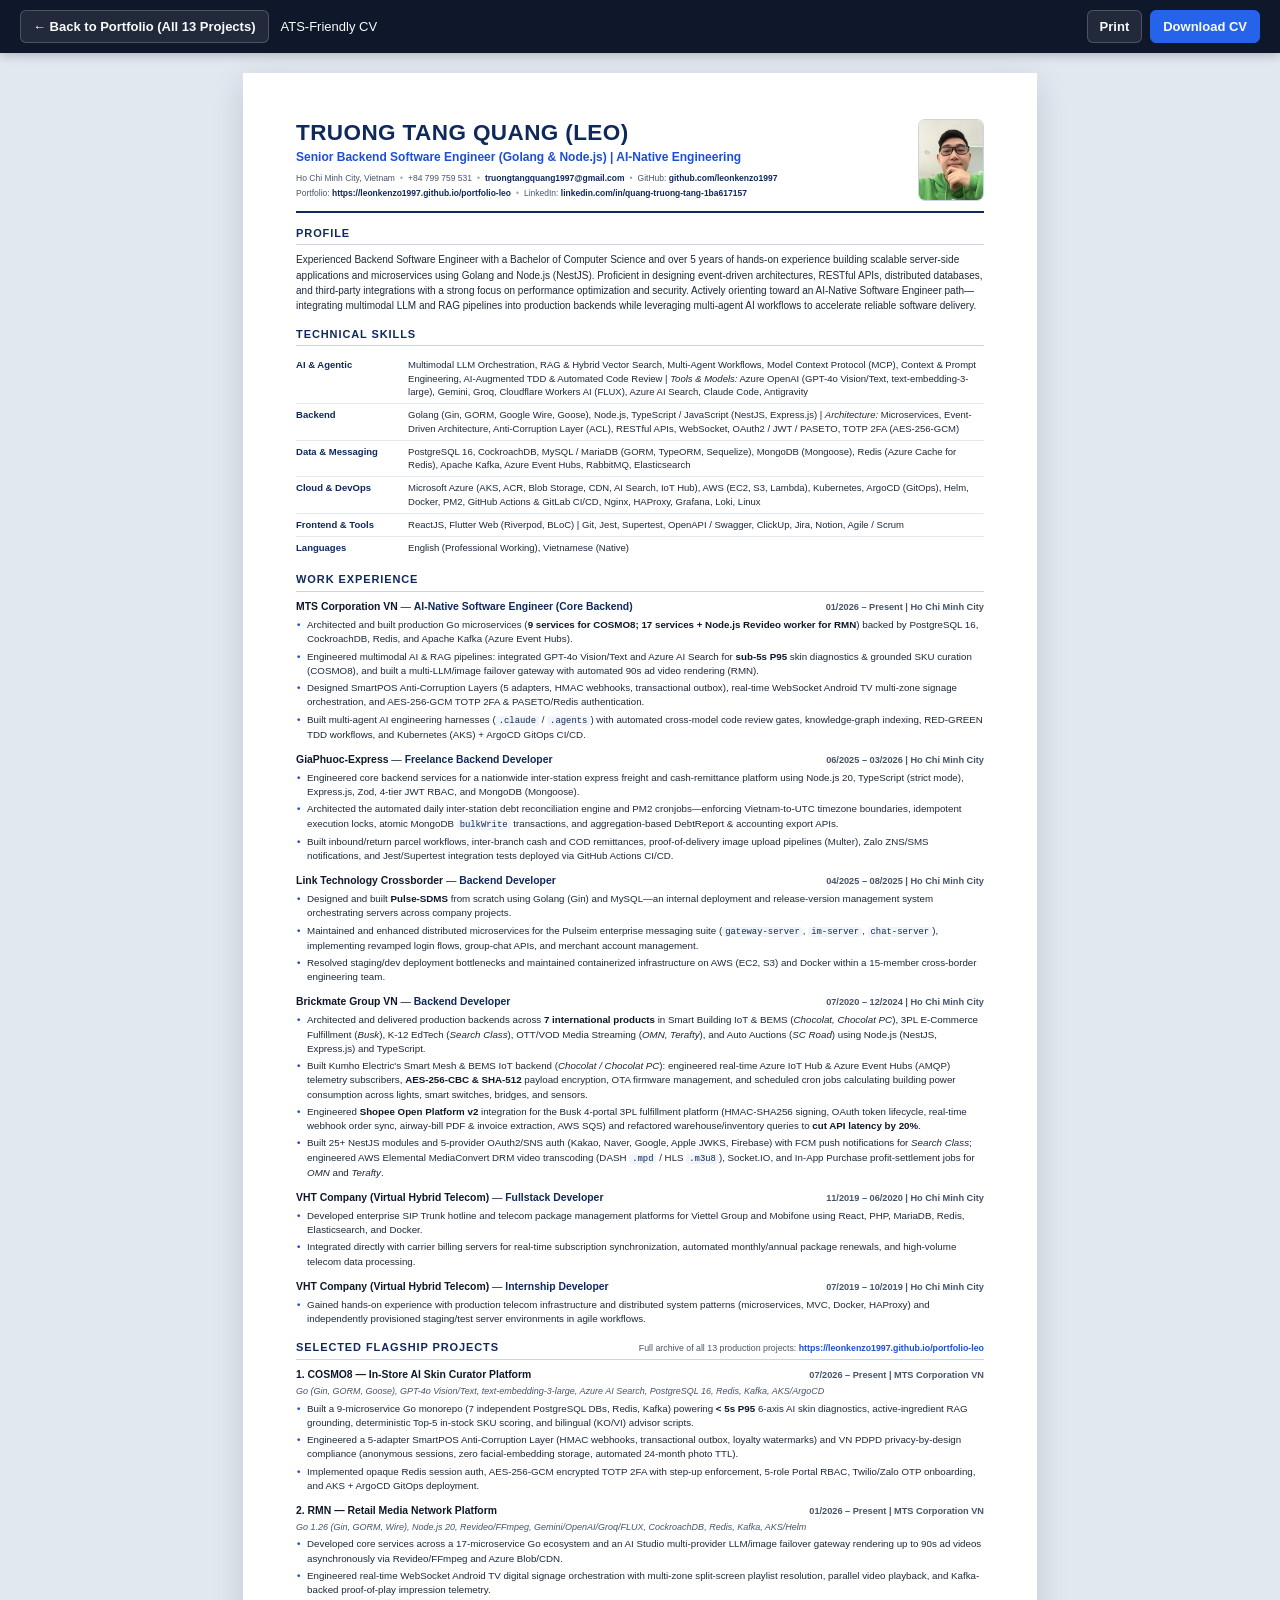
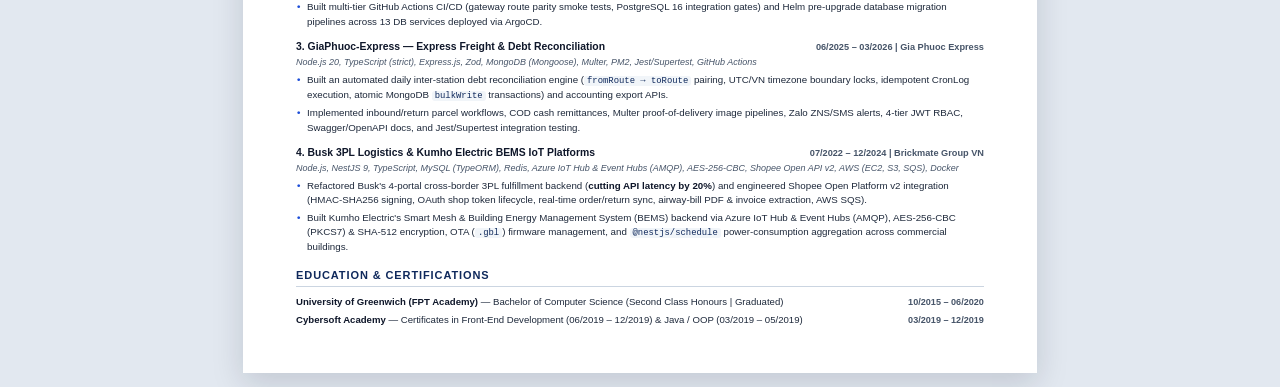
==== commit 1aa70c0a: "chore: update CV download button text to Download CV" ====
--- a/cv.html
+++ b/cv.html
@@ -412,11 +412,11 @@
   <div class="toolbar no-print">
     <div class="toolbar-left">
       <a href="./index.html">&larr; Back to Portfolio (All 13 Projects)</a>
-      <span>ATS-Friendly 2-Page Resume</span>
+      <span>ATS-Friendly CV</span>
     </div>
     <div style="display: flex; gap: 8px;">
       <button type="button" onclick="window.print()">Print</button>
-      <a class="btn-primary" href="./Truong-Tang-Quang-CV.pdf" download="Truong-Tang-Quang-CV.pdf">Download 2-Page PDF</a>
+      <a class="btn-primary" href="./Truong-Tang-Quang-CV.pdf" download="Truong-Tang-Quang-CV.pdf">Download CV</a>
     </div>
   </div>
 
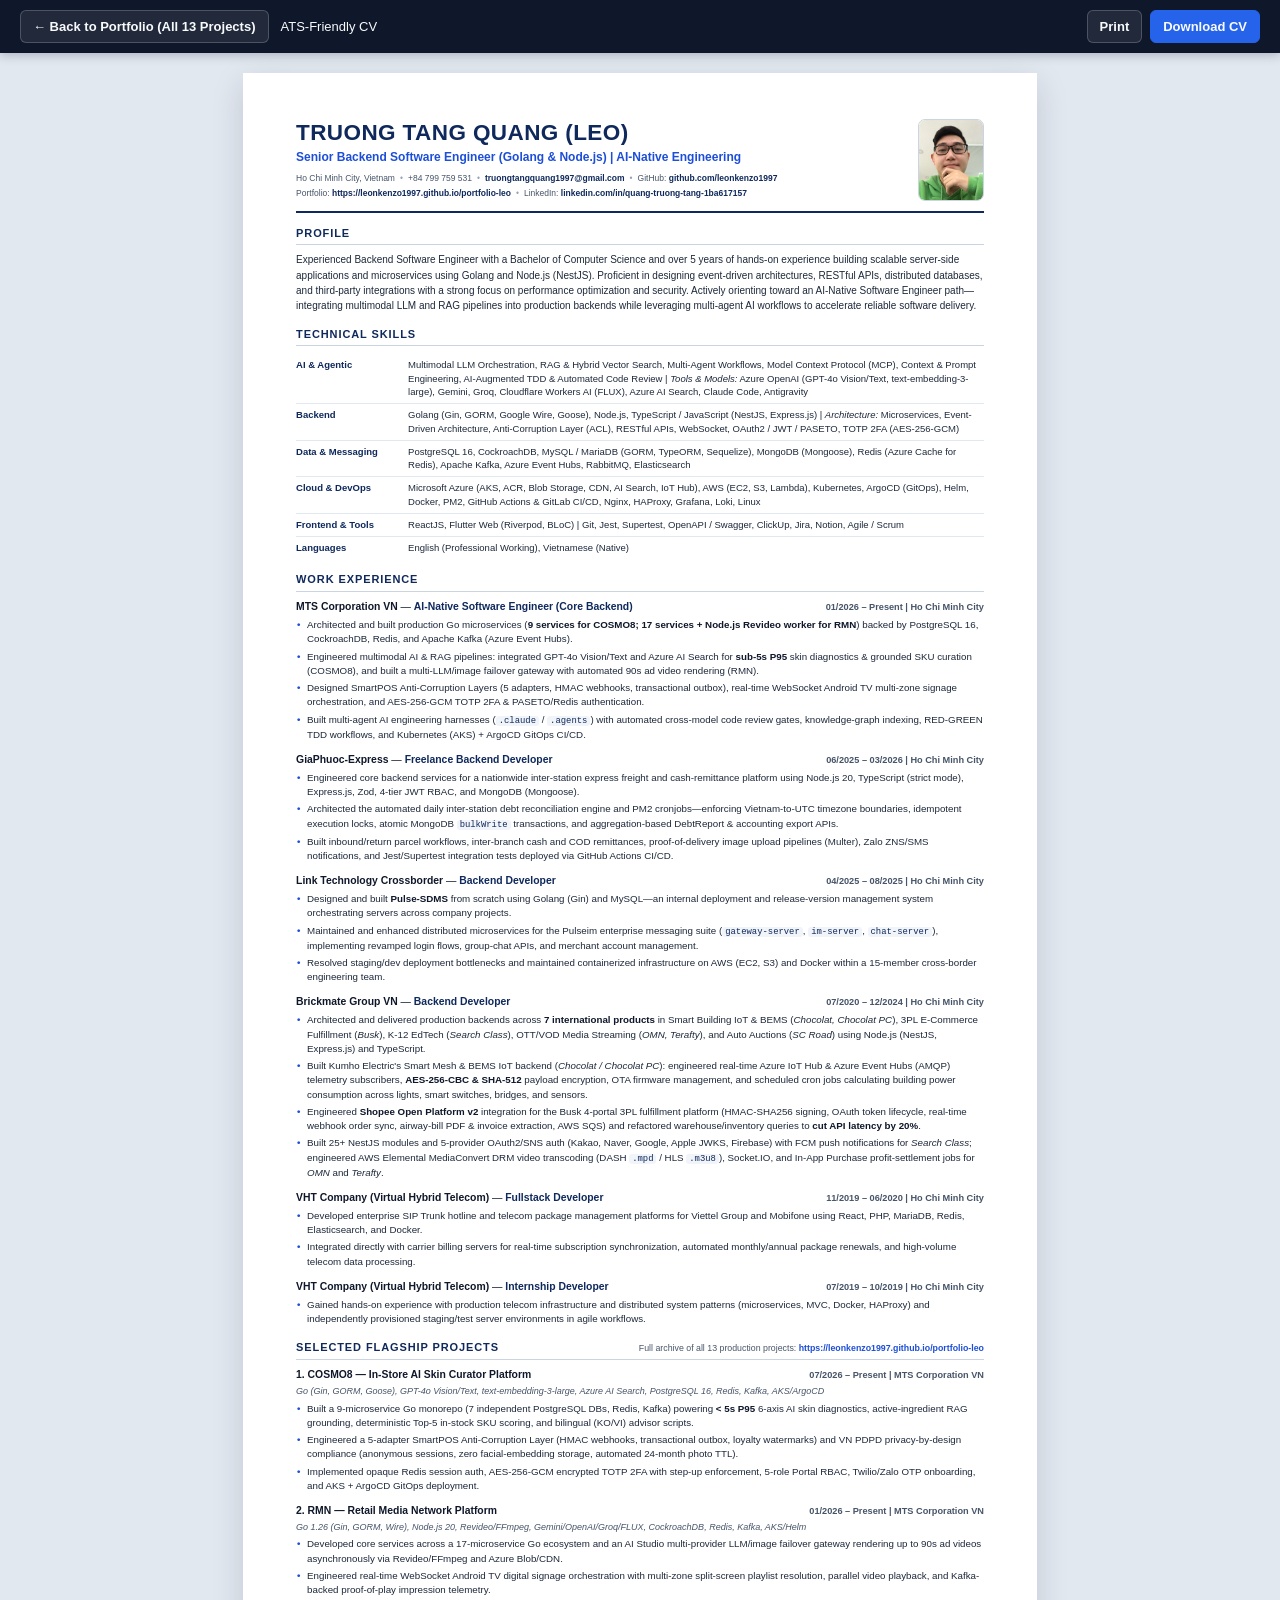
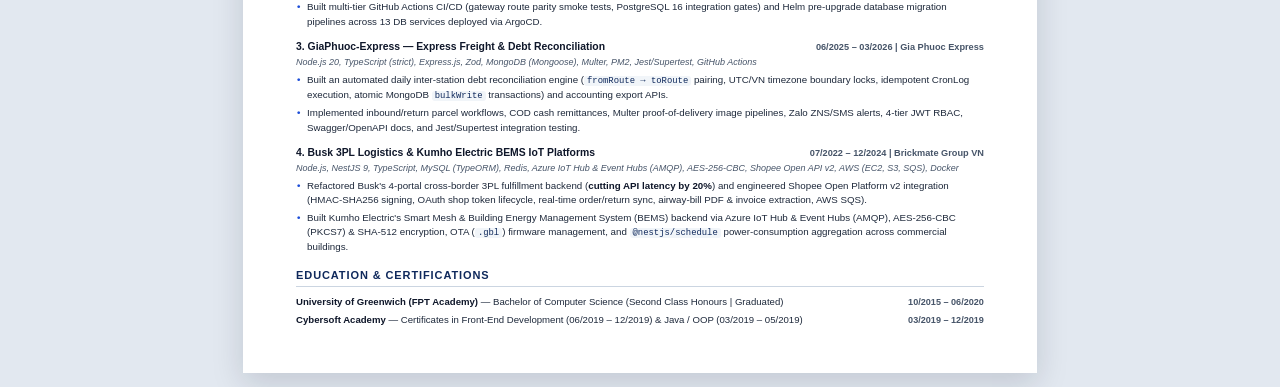
==== commit 5fe2924f: "style: replace navbar LQ badge with mini-avatar and center hero avatar" ====
--- a/cv.html
+++ b/cv.html
@@ -118,7 +118,7 @@
       width: 66px;
       height: 82px;
       object-fit: cover;
-      object-position: center top;
+      object-position: center center;
       border-radius: 7px;
       border: 1.5px solid var(--border);
       flex-shrink: 0;
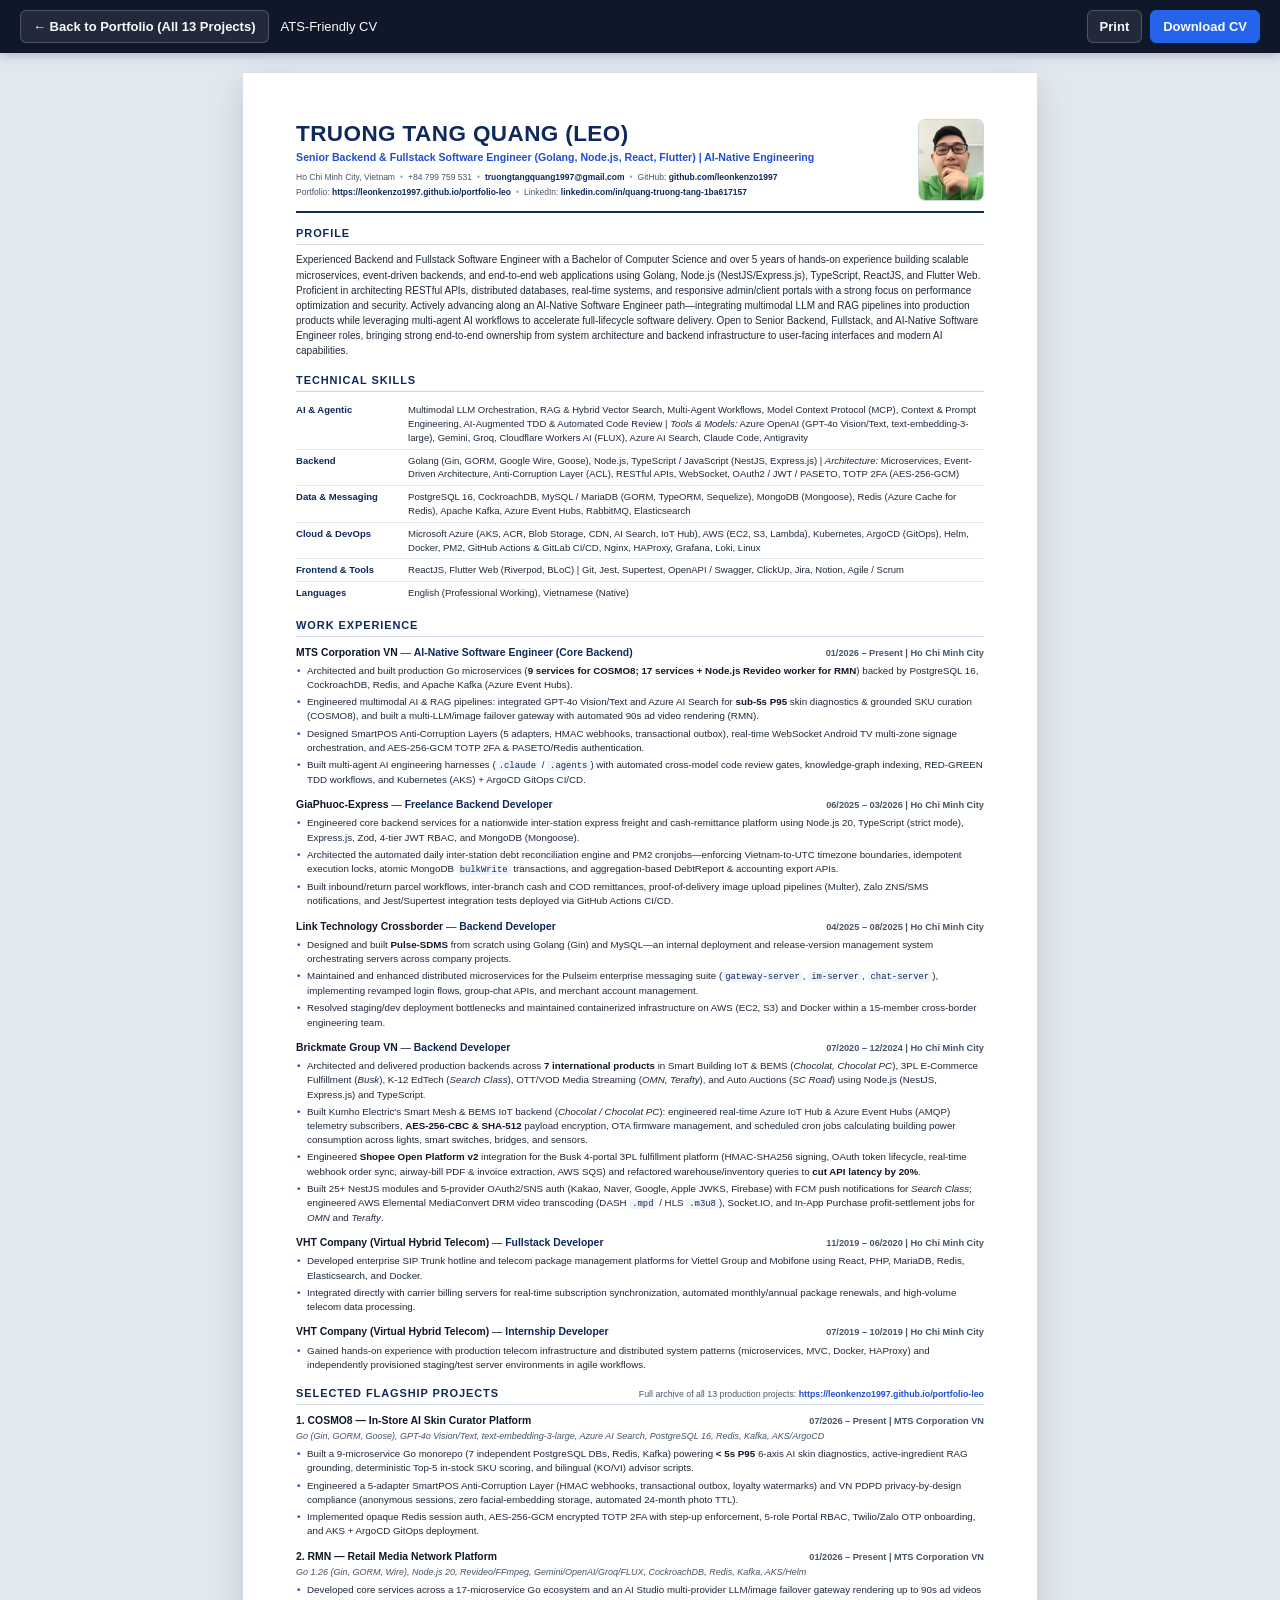
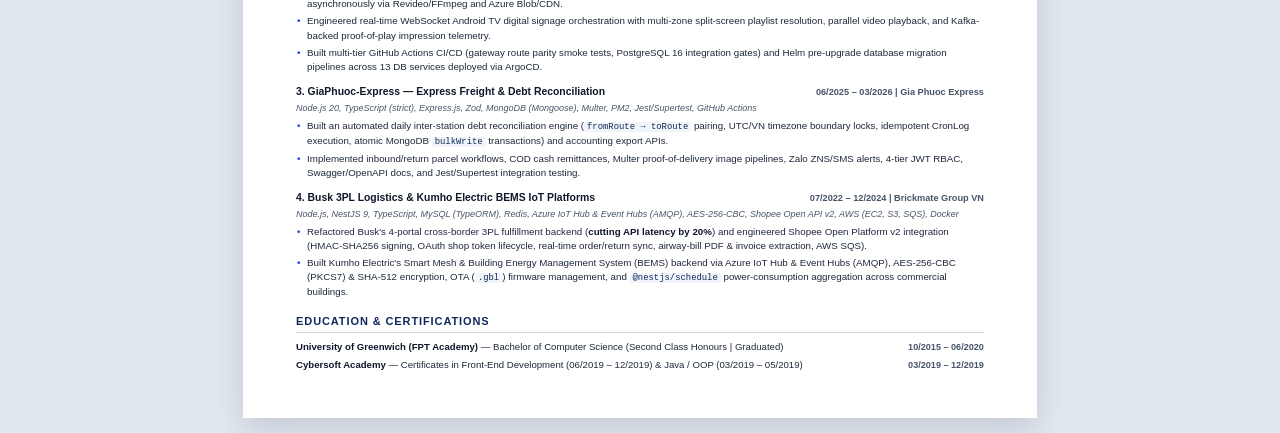
==== commit c5dcc7e0: "chore: update headline and profile for Senior Backend, Fullstack & AI-Native roles" ====
--- a/cv.html
+++ b/cv.html
@@ -3,7 +3,7 @@
 <head>
   <meta charset="UTF-8" />
   <meta name="viewport" content="width=device-width, initial-scale=1.0" />
-  <title>Truong Tang Quang (Leo) — Senior Backend Software Engineer CV</title>
+  <title>Truong Tang Quang (Leo) — Senior Backend &amp; Fullstack Software Engineer CV</title>
   <style>
     @page {
       size: A4;
@@ -134,7 +134,7 @@
     }
 
     .cv-headline {
-      font-size: 12px;
+      font-size: 10.6px;
       font-weight: 700;
       color: var(--accent);
       margin-top: 3px;
@@ -425,7 +425,7 @@
     <header class="cv-header">
       <div class="cv-header-info">
         <h1 class="cv-name">TRUONG TANG QUANG (LEO)</h1>
-        <div class="cv-headline">Senior Backend Software Engineer (Golang &amp; Node.js) | AI-Native Engineering</div>
+        <div class="cv-headline">Senior Backend &amp; Fullstack Software Engineer (Golang, Node.js, React, Flutter) | AI-Native Engineering</div>
         <div class="cv-contact-row">
           <span class="cv-contact-item">Ho Chi Minh City, Vietnam</span>
           <span class="cv-contact-sep">&bull;</span>
@@ -448,7 +448,7 @@
     <section class="section">
       <h2 class="section-title">Profile</h2>
       <p class="profile-text">
-        Experienced Backend Software Engineer with a Bachelor of Computer Science and over 5 years of hands-on experience building scalable server-side applications and microservices using Golang and Node.js (NestJS). Proficient in designing event-driven architectures, RESTful APIs, distributed databases, and third-party integrations with a strong focus on performance optimization and security. Actively orienting toward an AI-Native Software Engineer path—integrating multimodal LLM and RAG pipelines into production backends while leveraging multi-agent AI workflows to accelerate reliable software delivery.
+        Experienced Backend and Fullstack Software Engineer with a Bachelor of Computer Science and over 5 years of hands-on experience building scalable microservices, event-driven backends, and end-to-end web applications using Golang, Node.js (NestJS/Express.js), TypeScript, ReactJS, and Flutter Web. Proficient in architecting RESTful APIs, distributed databases, real-time systems, and responsive admin/client portals with a strong focus on performance optimization and security. Actively advancing along an AI-Native Software Engineer path—integrating multimodal LLM and RAG pipelines into production products while leveraging multi-agent AI workflows to accelerate full-lifecycle software delivery. Open to Senior Backend, Fullstack, and AI-Native Software Engineer roles, bringing strong end-to-end ownership from system architecture and backend infrastructure to user-facing interfaces and modern AI capabilities.
       </p>
     </section>
 
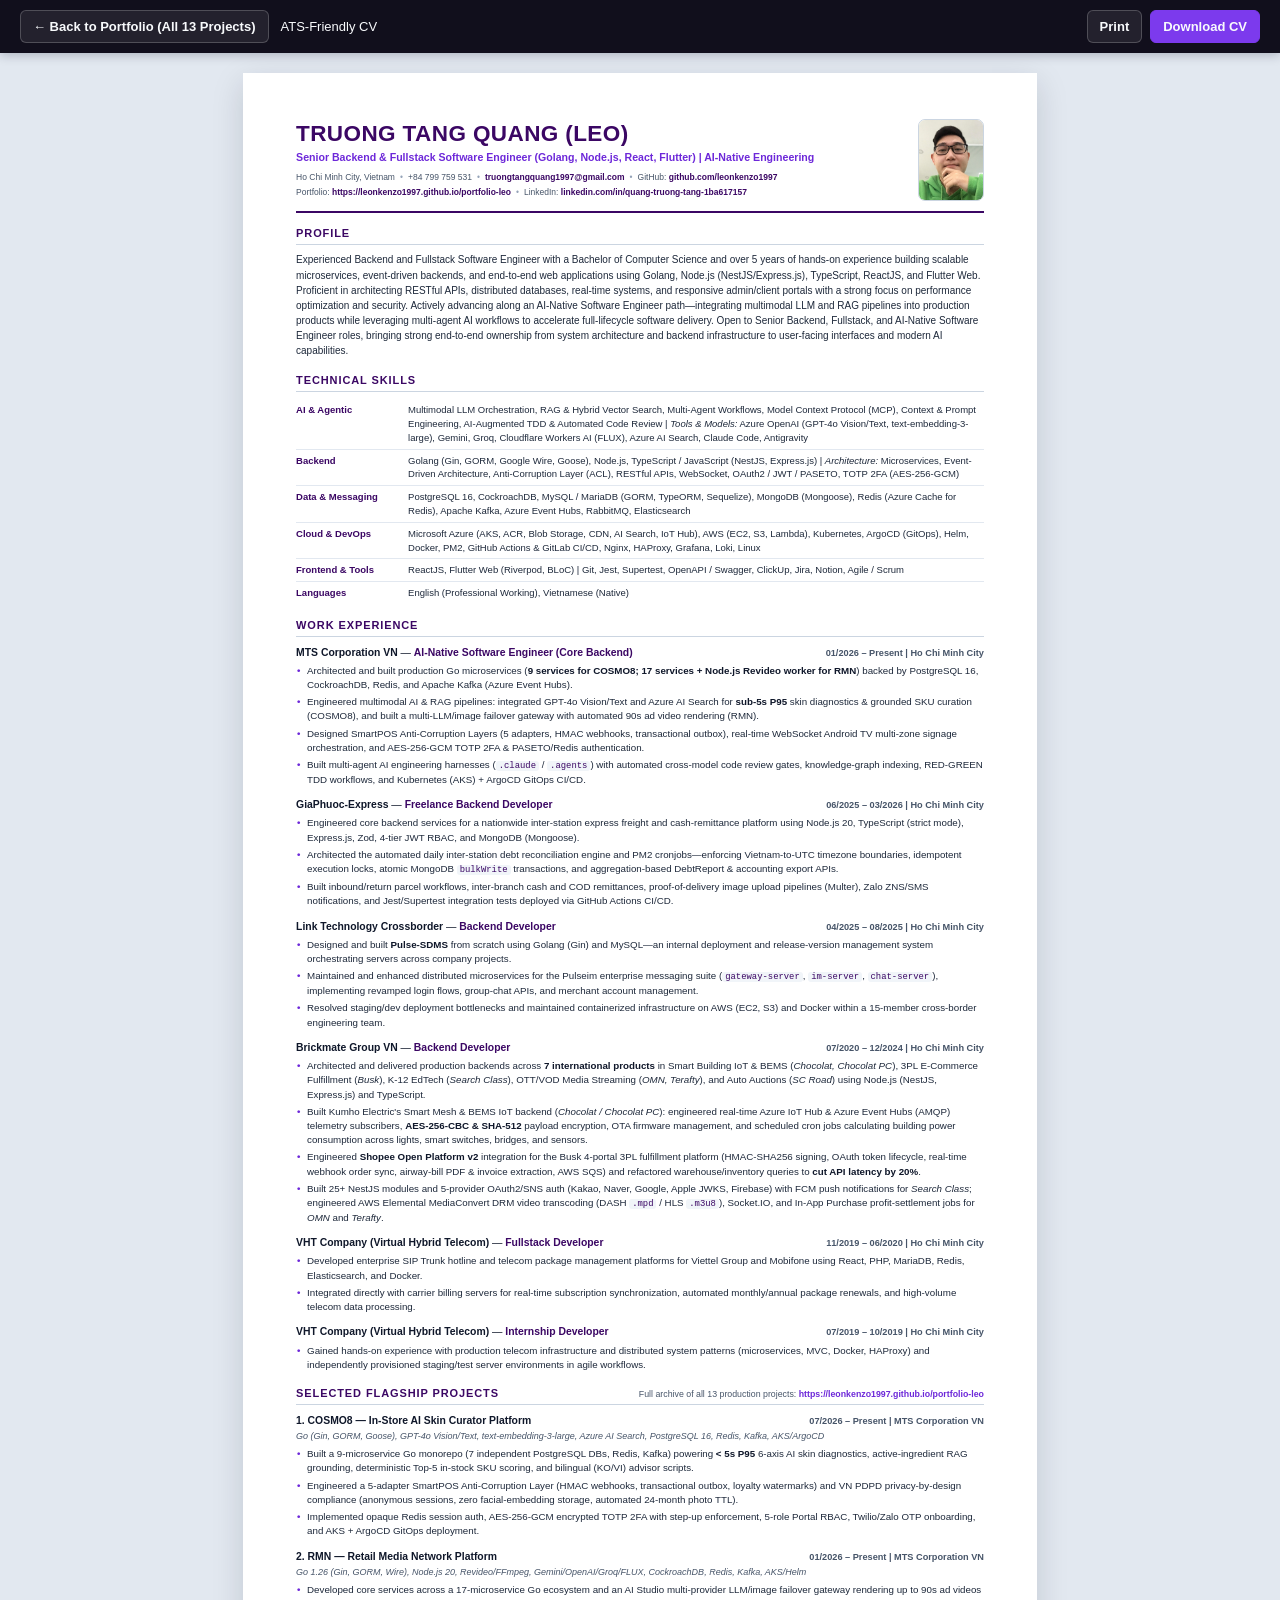
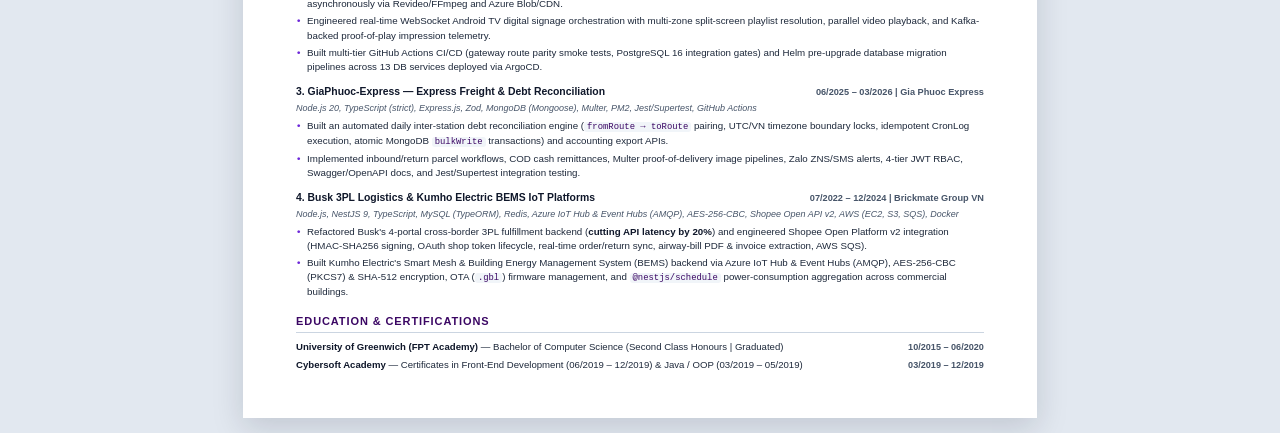
==== commit bc10c485: "style: switch portfolio and CV to minimalist purple theme" ====
--- a/cv.html
+++ b/cv.html
@@ -14,8 +14,8 @@
       --ink: #0f172a;
       --ink-body: #1e293b;
       --muted: #475569;
-      --accent: #1d4ed8;
-      --accent-dark: #0f295c;
+      --accent: #6d28d9;
+      --accent-dark: #3b0764;
       --border: #cbd5e1;
       --bg-soft: #f8fafc;
     }
@@ -43,7 +43,7 @@
       position: sticky;
       top: 0;
       z-index: 20;
-      background: #0f172a;
+      background: #110f1c;
       color: #f8fafc;
       padding: 10px 20px;
       display: flex;
@@ -81,12 +81,12 @@
     }
 
     .toolbar .btn-primary {
-      background: #2563eb;
-      border-color: #2563eb;
+      background: #7c3aed;
+      border-color: #7c3aed;
     }
 
     .toolbar .btn-primary:hover {
-      background: #1d4ed8;
+      background: #6d28d9;
     }
 
     /* Page canvas for screen preview */
